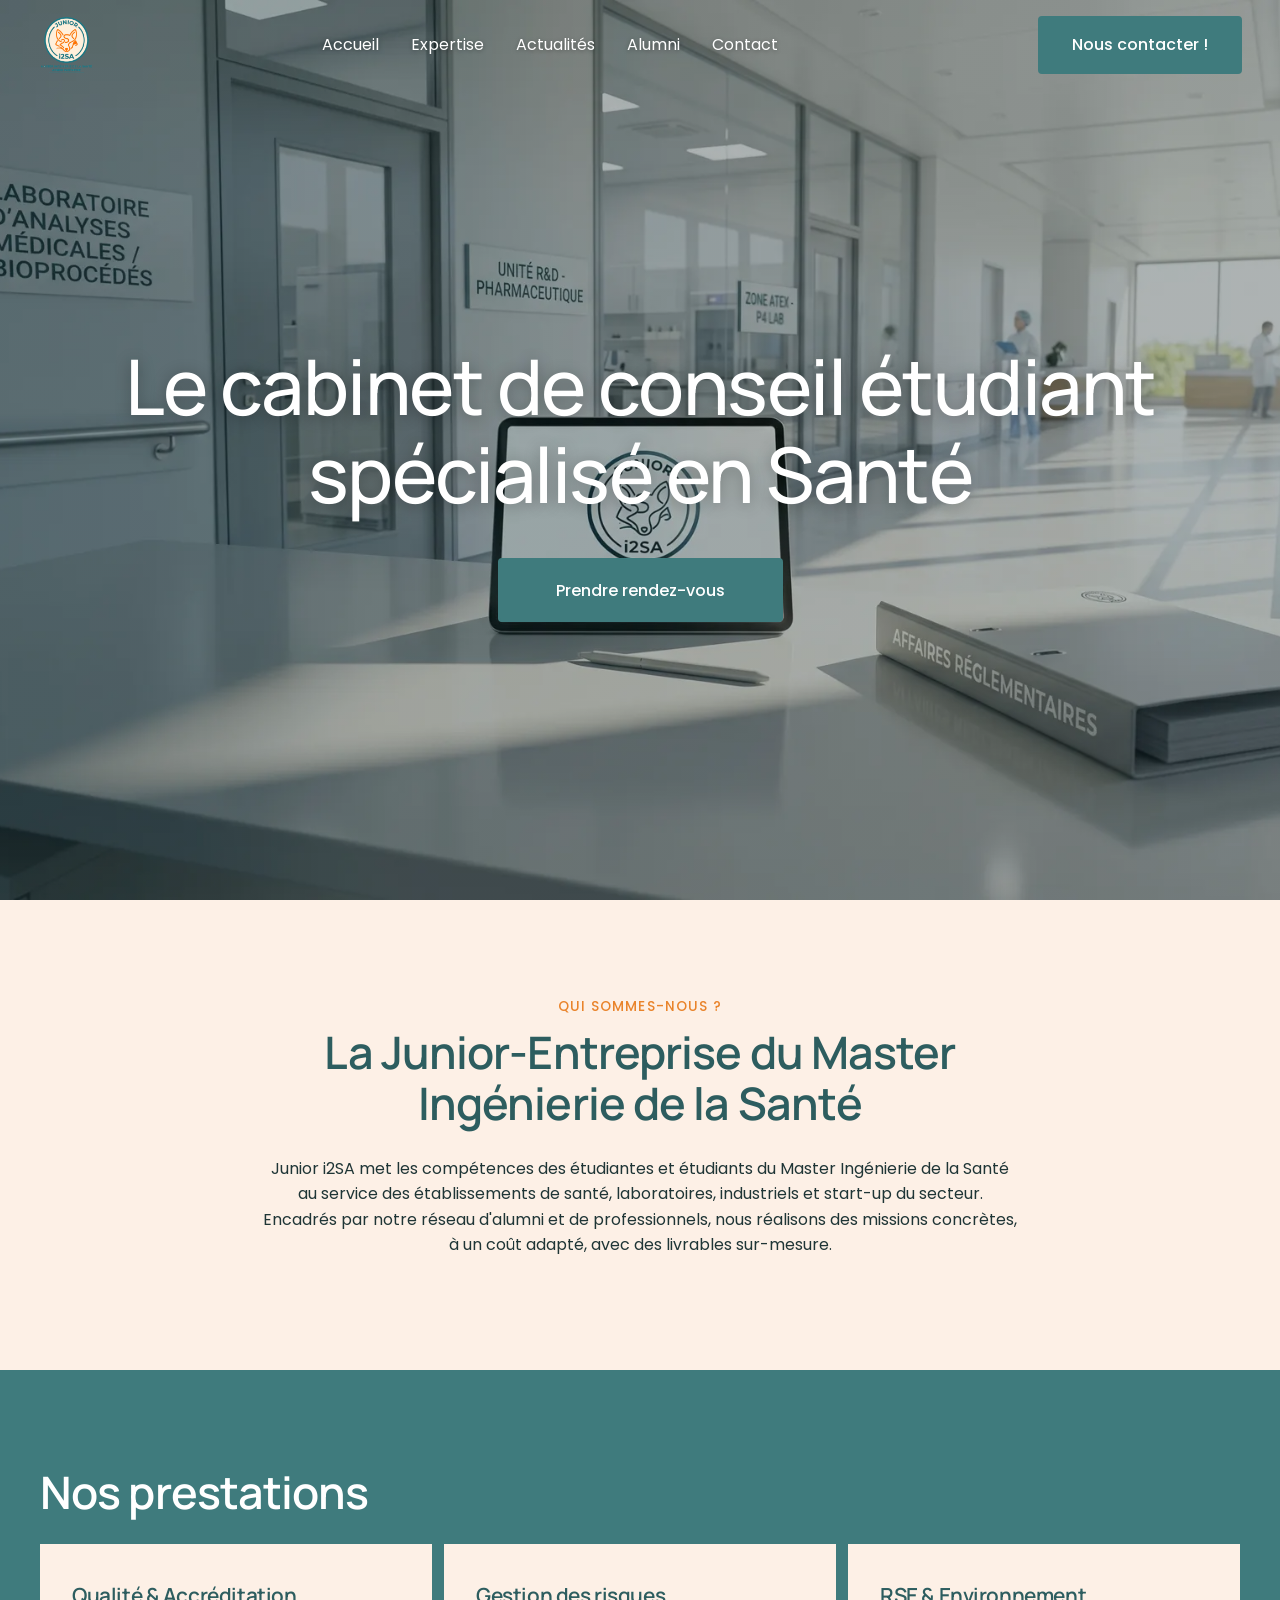
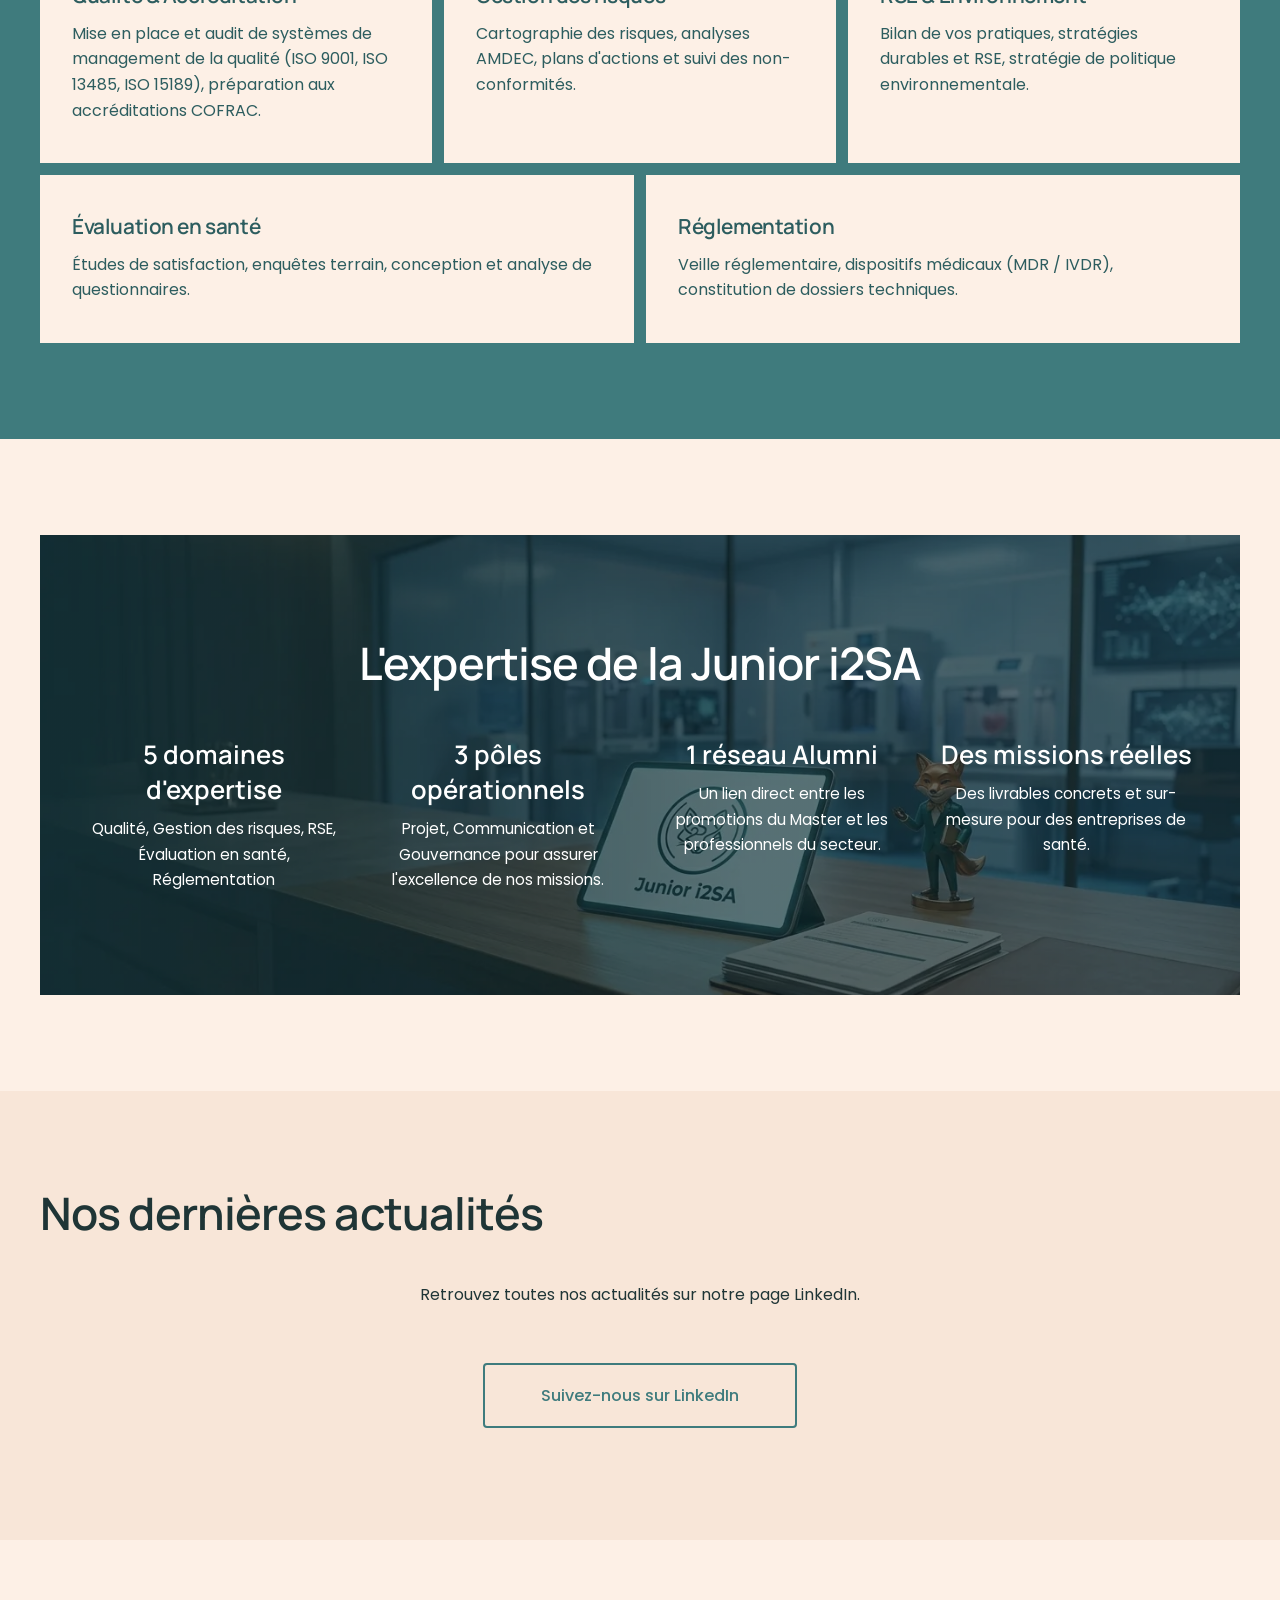
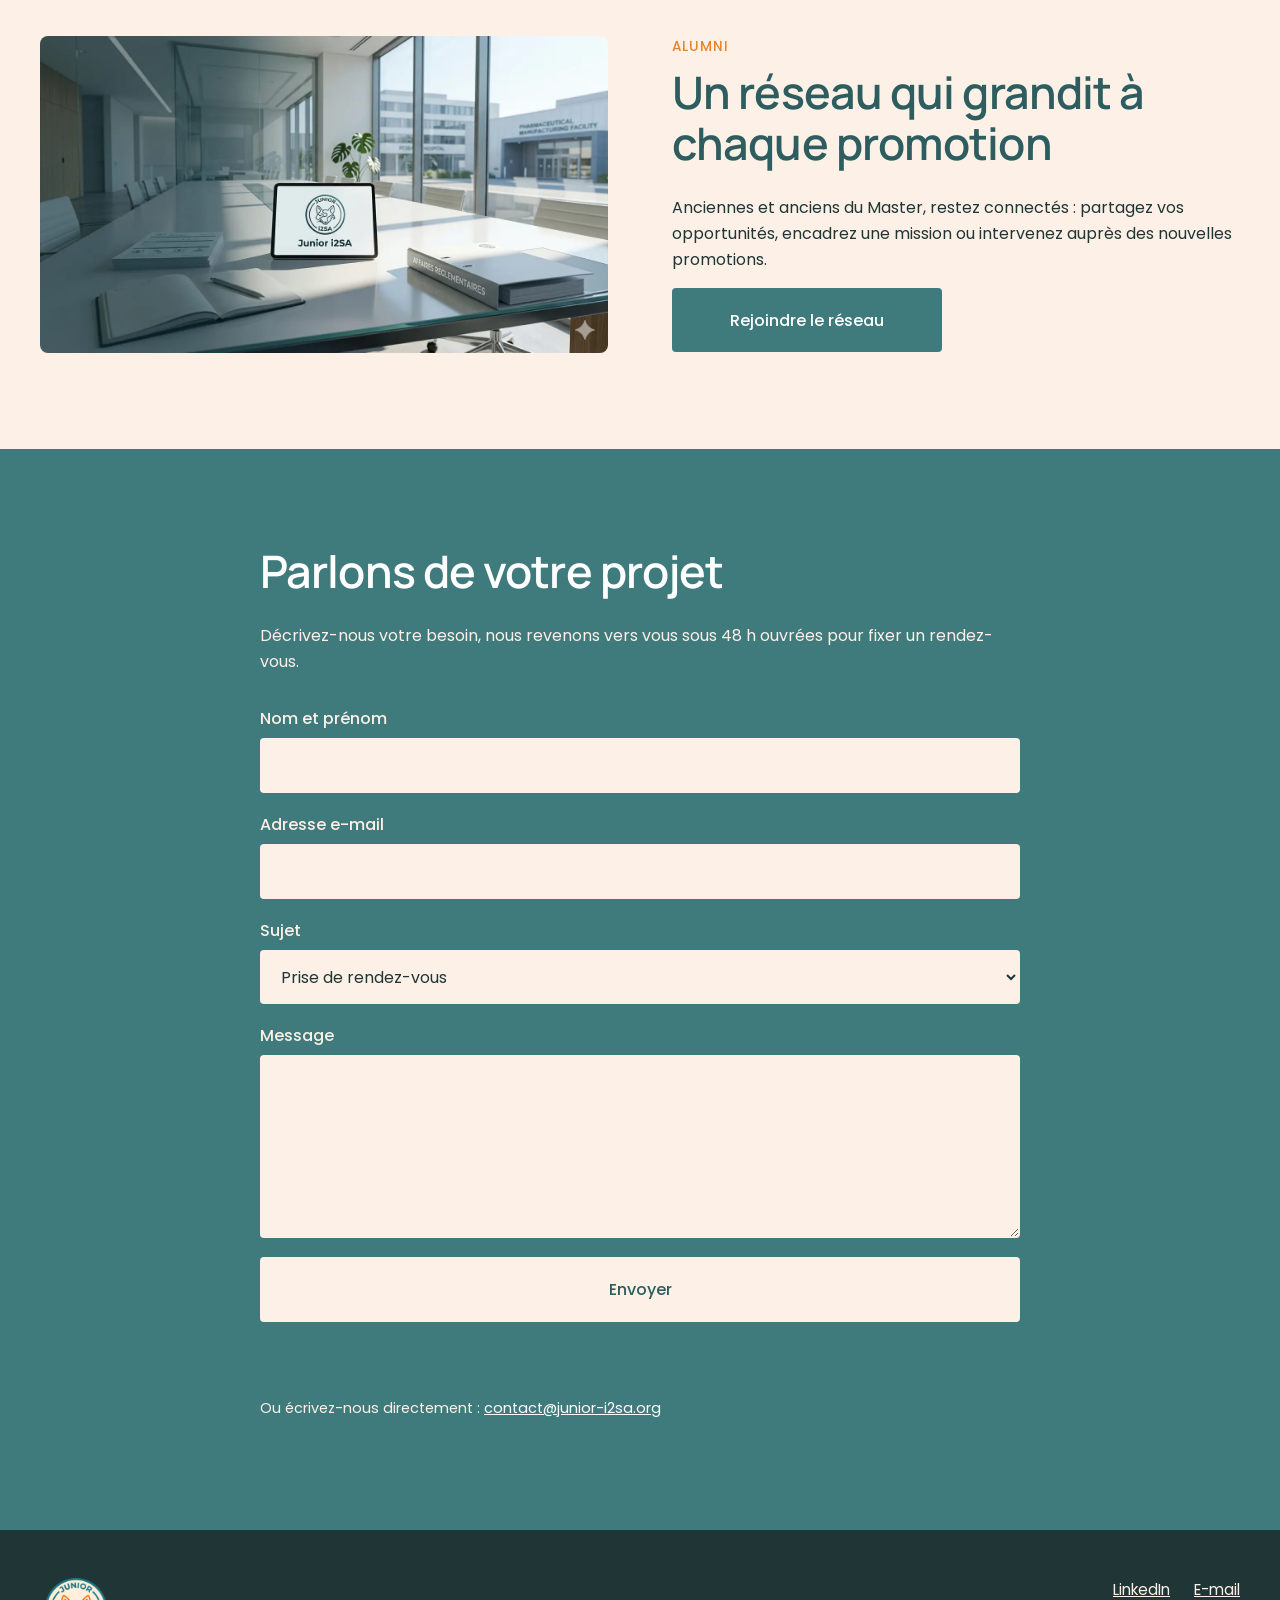
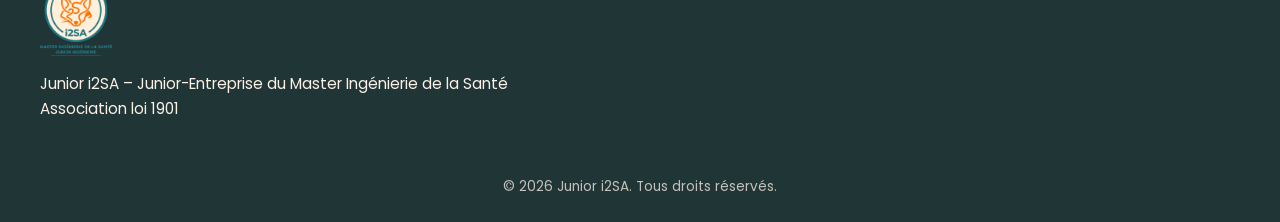
==== index.html @ cefa2a66 "Site statique Junior i2SA pour GitHub Pages - Page unique (accueil, prestations, expertise, actualit" ====
<!doctype html>
<html lang="fr">
<head>
  <meta charset="utf-8">
  <meta name="viewport" content="width=device-width, initial-scale=1">
  <title>Junior i2SA – Cabinet de conseil étudiant spécialisé en Santé</title>
  <meta name="description" content="Junior i2SA, la Junior-Entreprise du Master Ingénierie de la Santé : missions de conseil en qualité, gestion des risques, RSE, évaluation en santé et réglementation.">
  <link rel="canonical" href="https://www.junior-i2sa.org/">

  <!-- Partage sur les réseaux sociaux -->
  <meta property="og:type" content="website">
  <meta property="og:title" content="Junior i2SA – Cabinet de conseil étudiant spécialisé en Santé">
  <meta property="og:description" content="Des missions réelles et des livrables sur-mesure pour les entreprises de santé.">
  <meta property="og:image" content="https://www.junior-i2sa.org/assets/img/og-image.jpg">
  <meta property="og:url" content="https://www.junior-i2sa.org/">
  <meta name="twitter:card" content="summary_large_image">

  <link rel="icon" href="./favicon.ico">
  <link rel="apple-touch-icon" href="./assets/img/apple-touch-icon.png">
  <link rel="preconnect" href="https://fonts.googleapis.com">
  <link rel="preconnect" href="https://fonts.gstatic.com" crossorigin>
  <link href="https://fonts.googleapis.com/css2?family=Manrope:wght@500;600;700&family=Poppins:wght@400;500&display=swap" rel="stylesheet">
  <link rel="stylesheet" href="./assets/css/style.css">
</head>
<body>
  <a class="skip-link" href="#main">Aller au contenu</a>

  <!-- ============ EN-TÊTE / NAVIGATION ============ -->
  <header class="site-header" id="top">
    <a class="brand" href="#top" aria-label="Junior i2SA – accueil">
      <img src="./assets/img/logo.png" alt="" width="56" height="56">
    </a>
    <button class="nav-toggle" aria-expanded="false" aria-controls="nav" aria-label="Ouvrir le menu">
      <span></span><span></span><span></span>
    </button>
    <nav id="nav" class="site-nav" aria-label="Navigation principale">
      <ul>
        <li><a href="#top">Accueil</a></li>
        <li><a href="#expertise">Expertise</a></li>
        <li><a href="#actualites">Actualités</a></li>
        <li><a href="#alumni">Alumni</a></li>
        <li><a href="#contact">Contact</a></li>
      </ul>
      <a class="btn btn--header" href="#contact">Nous contacter !</a>
    </nav>
  </header>

  <main id="main">
    <!-- ============ HERO ============ -->
    <section class="hero" aria-labelledby="hero-title">
      <h1 id="hero-title">Le cabinet de conseil étudiant spécialisé en Santé</h1>
      <a class="btn" href="#contact" data-subject="Prise de rendez-vous">Prendre rendez-vous</a>
    </section>

    <!-- ============ À PROPOS ============ -->
    <section class="section intro" id="a-propos" aria-labelledby="about-title">
      <div class="container narrow">
        <p class="eyebrow">Qui sommes-nous ?</p>
        <h2 id="about-title">La Junior-Entreprise du Master Ingénierie de la Santé</h2>
        <p>
          Junior i2SA met les compétences des étudiantes et étudiants du Master Ingénierie de la Santé
          au service des établissements de santé, laboratoires, industriels et start-up du secteur.
          Encadrés par notre réseau d'alumni et de professionnels, nous réalisons des missions concrètes,
          à un coût adapté, avec des livrables sur-mesure.
        </p>
      </div>
    </section>

    <!-- ============ SERVICES ============
         Pour ajouter / modifier un service : copiez un bloc <article class="card"> ... </article> -->
    <section class="section section--teal" id="services" aria-labelledby="services-title">
      <div class="container">
        <h2 id="services-title">Nos prestations</h2>
        <div class="cards">
          <article class="card">
            <h3>Qualité &amp; Accréditation</h3>
            <p>Mise en place et audit de systèmes de management de la qualité (ISO 9001, ISO 13485, ISO 15189), préparation aux accréditations COFRAC.</p>
          </article>
          <article class="card">
            <h3>Gestion des risques</h3>
            <p>Cartographie des risques, analyses AMDEC, plans d'actions et suivi des non-conformités.</p>
          </article>
          <article class="card">
            <h3>RSE &amp; Environnement</h3>
            <p>Bilan de vos pratiques, stratégies durables et RSE, stratégie de politique environnementale.</p>
          </article>
          <article class="card">
            <h3>Évaluation en santé</h3>
            <p>Études de satisfaction, enquêtes terrain, conception et analyse de questionnaires.</p>
          </article>
          <article class="card">
            <h3>Réglementation</h3>
            <p>Veille réglementaire, dispositifs médicaux (MDR / IVDR), constitution de dossiers techniques.</p>
          </article>
        </div>
      </div>
    </section>

    <!-- ============ EXPERTISE / CHIFFRES CLÉS ============ -->
    <section class="section" id="expertise" aria-labelledby="expertise-title">
      <div class="container">
        <div class="banner">
          <h2 id="expertise-title">L'expertise de la Junior i2SA</h2>
          <ul class="stats">
            <li><strong>5 domaines d'expertise</strong><span>Qualité, Gestion des risques, RSE, Évaluation en santé, Réglementation</span></li>
            <li><strong>3 pôles opérationnels</strong><span>Projet, Communication et Gouvernance pour assurer l'excellence de nos missions.</span></li>
            <li><strong>1 réseau Alumni</strong><span>Un lien direct entre les promotions du Master et les professionnels du secteur.</span></li>
            <li><strong>Des missions réelles</strong><span>Des livrables concrets et sur-mesure pour des entreprises de santé.</span></li>
          </ul>
        </div>
      </div>
    </section>

    <!-- ============ ACTUALITÉS LINKEDIN ============
         Rempli automatiquement depuis data/linkedin.json (voir README). -->
    <section class="section section--soft" id="actualites" aria-labelledby="news-title">
      <div class="container">
        <h2 id="news-title">Nos dernières actualités</h2>
        <div class="posts" id="linkedin-posts" aria-live="polite"></div>
        <p class="center">
          <a class="btn btn--outline" href="https://www.linkedin.com/company/junior-i2sa/" target="_blank" rel="noopener">Suivez-nous sur LinkedIn</a>
        </p>
      </div>
    </section>

    <!-- ============ ALUMNI ============ -->
    <section class="section split" id="alumni" aria-labelledby="alumni-title">
      <div class="container split__inner">
        <img src="./assets/img/bureau-salle.webp" alt="Salle de réunion avec une tablette affichant le logo Junior i2SA" loading="lazy" width="1376" height="768">
        <div>
          <p class="eyebrow">Alumni</p>
          <h2 id="alumni-title">Un réseau qui grandit à chaque promotion</h2>
          <p>Anciennes et anciens du Master, restez connectés : partagez vos opportunités, encadrez une mission ou intervenez auprès des nouvelles promotions.</p>
          <a class="btn" href="#contact" data-subject="Alumni">Rejoindre le réseau</a>
        </div>
      </div>
    </section>

    <!-- ============ CONTACT ============ -->
    <section class="section section--teal" id="contact" aria-labelledby="contact-title">
      <div class="container narrow">
        <h2 id="contact-title">Parlons de votre projet</h2>
        <p>Décrivez-nous votre besoin, nous revenons vers vous sous 48 h ouvrées pour fixer un rendez-vous.</p>

        <form id="contact-form" class="form" novalidate>
          <div class="field">
            <label for="name">Nom et prénom</label>
            <input id="name" name="name" autocomplete="name" required>
          </div>
          <div class="field">
            <label for="email">Adresse e-mail</label>
            <input id="email" name="email" type="email" autocomplete="email" required>
          </div>
          <div class="field">
            <label for="subject">Sujet</label>
            <select id="subject" name="subject" required>
              <option>Prise de rendez-vous</option>
              <option>Demande de devis</option>
              <option>Partenariat</option>
              <option>Alumni</option>
              <option>Autre</option>
            </select>
          </div>
          <div class="field">
            <label for="message">Message</label>
            <textarea id="message" name="message" rows="6" required></textarea>
          </div>
          <!-- Piège anti-spam : invisible pour les humains -->
          <div class="hp" aria-hidden="true">
            <label for="website">Ne pas remplir</label>
            <input id="website" name="website" tabindex="-1" autocomplete="off">
          </div>
          <button class="btn btn--light" type="submit">Envoyer</button>
          <p class="form-status" id="form-status" role="status"></p>
        </form>
        <p class="small">Ou écrivez-nous directement : <a href="mailto:contact@junior-i2sa.org">contact@junior-i2sa.org</a></p>
      </div>
    </section>
  </main>

  <!-- ============ PIED DE PAGE ============ -->
  <footer class="site-footer">
    <div class="container footer__inner">
      <div>
        <img src="./assets/img/logo.png" alt="Logo Junior i2SA" width="72" height="72" loading="lazy">
        <p>Junior i2SA – Junior-Entreprise du Master Ingénierie de la Santé<br>
           Association loi 1901 <!-- TODO : ajouter le n° RNA / SIRET --></p>
      </div>
      <ul class="social" aria-label="Réseaux sociaux">
        <li><a href="https://www.linkedin.com/company/junior-i2sa/" target="_blank" rel="noopener">LinkedIn</a></li>
        <li><a href="mailto:contact@junior-i2sa.org">E-mail</a></li>
      </ul>
    </div>
    <p class="copyright">© <span id="year"></span> Junior i2SA. Tous droits réservés.</p>
  </footer>

  <script src="./assets/js/script.js"></script>
</body>
</html>
---- assets/css/style.css ----
/* ==========================================================
   Junior i2SA – feuille de style
   Pour changer les couleurs du site, modifiez uniquement :root
   ========================================================== */
:root {
  --teal: #3f7b7d;        /* couleur principale */
  --teal-dark: #2d5d5f;
  --cream: #fdf0e6;       /* fond crème */
  --orange: #e9832a;      /* accent (renard du logo) */
  --ink: #1f3536;         /* texte */
  --white: #ffffff;
  --radius: 4px;
  --max: 1200px;
  --font-title: "Manrope", system-ui, sans-serif;
  --font-body: "Poppins", system-ui, sans-serif;
}

*, *::before, *::after { box-sizing: border-box; }
html { scroll-behavior: smooth; scroll-padding-top: 90px; }
body { margin: 0; font-family: var(--font-body); color: var(--ink); background: var(--cream); line-height: 1.6; }
img { max-width: 100%; height: auto; display: block; }
a { color: inherit; }
h1, h2, h3 { font-family: var(--font-title); line-height: 1.15; letter-spacing: -0.02em; margin: 0 0 .6em; }
h2 { font-size: clamp(1.8rem, 4vw, 2.8rem); font-weight: 600; }
h3 { font-size: 1.3rem; font-weight: 600; }
:focus-visible { outline: 3px solid var(--orange); outline-offset: 3px; }

.skip-link { position: absolute; left: -999px; top: 0; background: var(--white); padding: .6rem 1rem; z-index: 100; }
.skip-link:focus { left: 1rem; }
.container { width: min(100% - 32px, var(--max)); margin-inline: auto; }
.narrow { max-width: 760px; }
.center { text-align: center; }
.small { font-size: .9rem; }
.eyebrow { color: var(--orange); font-weight: 500; text-transform: uppercase; letter-spacing: .08em; font-size: .85rem; margin: 0 0 .5rem; }

/* ---------- Boutons ---------- */
.btn { display: inline-block; background: var(--teal); color: var(--white); text-decoration: none; padding: 1.1rem 3.5rem; border: 2px solid var(--teal); border-radius: var(--radius); font: 500 1rem var(--font-body); cursor: pointer; transition: background .2s, color .2s; }
.btn:hover { background: var(--teal-dark); border-color: var(--teal-dark); }
.btn--header { padding: .9rem 2rem; }
.btn--outline { background: transparent; color: var(--teal); }
.btn--outline:hover { color: var(--white); }
.btn--light { background: var(--cream); color: var(--teal-dark); border-color: var(--cream); }
.btn--light:hover { background: var(--white); color: var(--teal-dark); border-color: var(--white); }
.btn[disabled] { opacity: .6; cursor: wait; }

/* ---------- En-tête ---------- */
.site-header { position: fixed; inset: 0 0 auto; z-index: 50; display: flex; align-items: center; justify-content: space-between; padding: 1rem clamp(16px, 3vw, 56px); transition: background .3s, box-shadow .3s; }
.site-header.scrolled { background: rgba(31, 53, 54, .92); backdrop-filter: blur(6px); box-shadow: 0 2px 12px rgba(0,0,0,.15); }
.brand img { width: 56px; height: 56px; object-fit: contain; }
.site-nav { display: flex; align-items: center; gap: 2rem; flex: 1; justify-content: flex-end; }
.site-nav ul { list-style: none; display: flex; gap: 2rem; margin: 0 auto; padding: 0; }
.site-nav ul a { color: var(--white); text-decoration: none; text-shadow: 0 1px 4px rgba(0,0,0,.35); }
.site-nav ul a:hover { text-decoration: underline; text-underline-offset: 6px; }
.nav-toggle { display: none; background: none; border: 0; padding: .5rem; cursor: pointer; }
.nav-toggle span { display: block; width: 26px; height: 2px; background: var(--white); margin: 6px 0; }

@media (max-width: 860px) {
  .nav-toggle { display: block; }
  .site-nav { position: fixed; inset: 0 0 0 auto; width: min(80vw, 320px); background: var(--teal-dark); flex-direction: column; align-items: flex-start; justify-content: flex-start; padding: 6rem 2rem 2rem; transform: translateX(100%); transition: transform .3s; }
  .site-nav.open { transform: none; }
  .site-nav ul { flex-direction: column; margin: 0; gap: 1.2rem; font-size: 1.15rem; }
  .nav-toggle { position: relative; z-index: 60; }
}

/* ---------- Hero ---------- */
.hero { min-height: min(100svh, 960px); display: flex; flex-direction: column; align-items: center; justify-content: center; gap: 2.5rem; text-align: center; color: var(--white); padding: 8rem 16px 4rem;
  background: linear-gradient(rgba(20, 35, 36, .35), rgba(20, 35, 36, .35)), url("../img/hero.webp") center / cover no-repeat; }
.hero h1 { font-size: clamp(2.2rem, 6vw, 5rem); font-weight: 500; max-width: 22ch; text-shadow: 0 2px 16px rgba(0,0,0,.3); margin: 0; }

/* ---------- Sections ---------- */
.section { padding: clamp(3.5rem, 8vw, 6rem) 0; }
.section--teal { background: var(--teal); color: var(--cream); }
.section--teal h2 { color: var(--white); }
.section--soft { background: #f8e6d8; }
.intro { text-align: center; }
.intro h2 { color: var(--teal-dark); }

.cards { display: flex; flex-wrap: wrap; gap: 12px; }
.cards > * { flex: 1 1 300px; }
.card { background: var(--cream); color: var(--teal-dark); padding: 2.5rem 2rem; }
.card p { margin: 0; }

.banner { position: relative; color: var(--white); text-align: center; padding: clamp(3rem, 8vw, 8rem) clamp(1rem, 4vw, 3rem);
  background: linear-gradient(rgba(15, 40, 45, .65), rgba(15, 40, 45, .65)), url("../img/expertise.webp") center / cover; }
.banner h2 { margin-bottom: 3rem; }
.stats { list-style: none; padding: 0; margin: 0; display: grid; grid-template-columns: repeat(auto-fit, minmax(220px, 1fr)); gap: 2rem; }
.stats strong { display: block; font: 600 1.6rem var(--font-title); margin-bottom: .6rem; }
.stats span { font-size: .95rem; }

/* ---------- Actualités LinkedIn ---------- */
.posts { display: grid; grid-template-columns: repeat(auto-fill, minmax(280px, 1fr)); gap: 1.5rem; margin-bottom: 2.5rem; }
.post { background: var(--white); border-radius: 8px; overflow: hidden; display: flex; flex-direction: column; box-shadow: 0 2px 10px rgba(31,53,54,.08); text-decoration: none; transition: transform .2s; }
.post:hover { transform: translateY(-3px); }
.post img { aspect-ratio: 16/9; object-fit: cover; width: 100%; }
.post__body { padding: 1.25rem 1.5rem 1.5rem; display: flex; flex-direction: column; gap: .6rem; flex: 1; }
.post time { color: var(--teal); font-size: .85rem; font-weight: 500; }
.post p { margin: 0; display: -webkit-box; -webkit-line-clamp: 5; -webkit-box-orient: vertical; overflow: hidden; }
.post__more { margin-top: auto; color: var(--teal-dark); font-weight: 500; }
.posts__empty { grid-column: 1 / -1; text-align: center; }

/* ---------- Alumni ---------- */
.split__inner { display: grid; grid-template-columns: 1fr 1fr; gap: clamp(2rem, 5vw, 4rem); align-items: center; }
.split img { border-radius: 8px; }
.split h2 { color: var(--teal-dark); }
@media (max-width: 760px) { .split__inner { grid-template-columns: 1fr; } }

/* ---------- Formulaire ---------- */
.form { display: grid; gap: 1.2rem; margin: 2rem 0; }
.field { display: grid; gap: .4rem; }
.field label { font-weight: 500; }
.field input, .field select, .field textarea { font: inherit; padding: .85rem 1rem; border: 1px solid transparent; border-radius: var(--radius); background: var(--cream); color: var(--ink); width: 100%; }
.field :focus-visible { outline-color: var(--orange); }
.hp { position: absolute; left: -9999px; width: 1px; height: 1px; overflow: hidden; }
.form-status { min-height: 1.5em; margin: 0; font-weight: 500; }
.form-status.ok { color: #fff; }
.form-status.err { color: #ffd9b8; }
.section--teal a { color: var(--white); }

/* ---------- Pied de page ---------- */
.site-footer { background: var(--ink); color: var(--cream); padding: 3rem 0 1.5rem; font-size: .95rem; }
.footer__inner { display: flex; flex-wrap: wrap; justify-content: space-between; gap: 2rem; align-items: flex-start; }
.footer__inner img { margin-bottom: 1rem; }
.social { list-style: none; padding: 0; margin: 0; display: flex; gap: 1.5rem; }
.copyright { text-align: center; opacity: .75; margin: 2.5rem 0 0; font-size: .85rem; }

@media (prefers-reduced-motion: reduce) { html { scroll-behavior: auto; } * { transition: none !important; } }
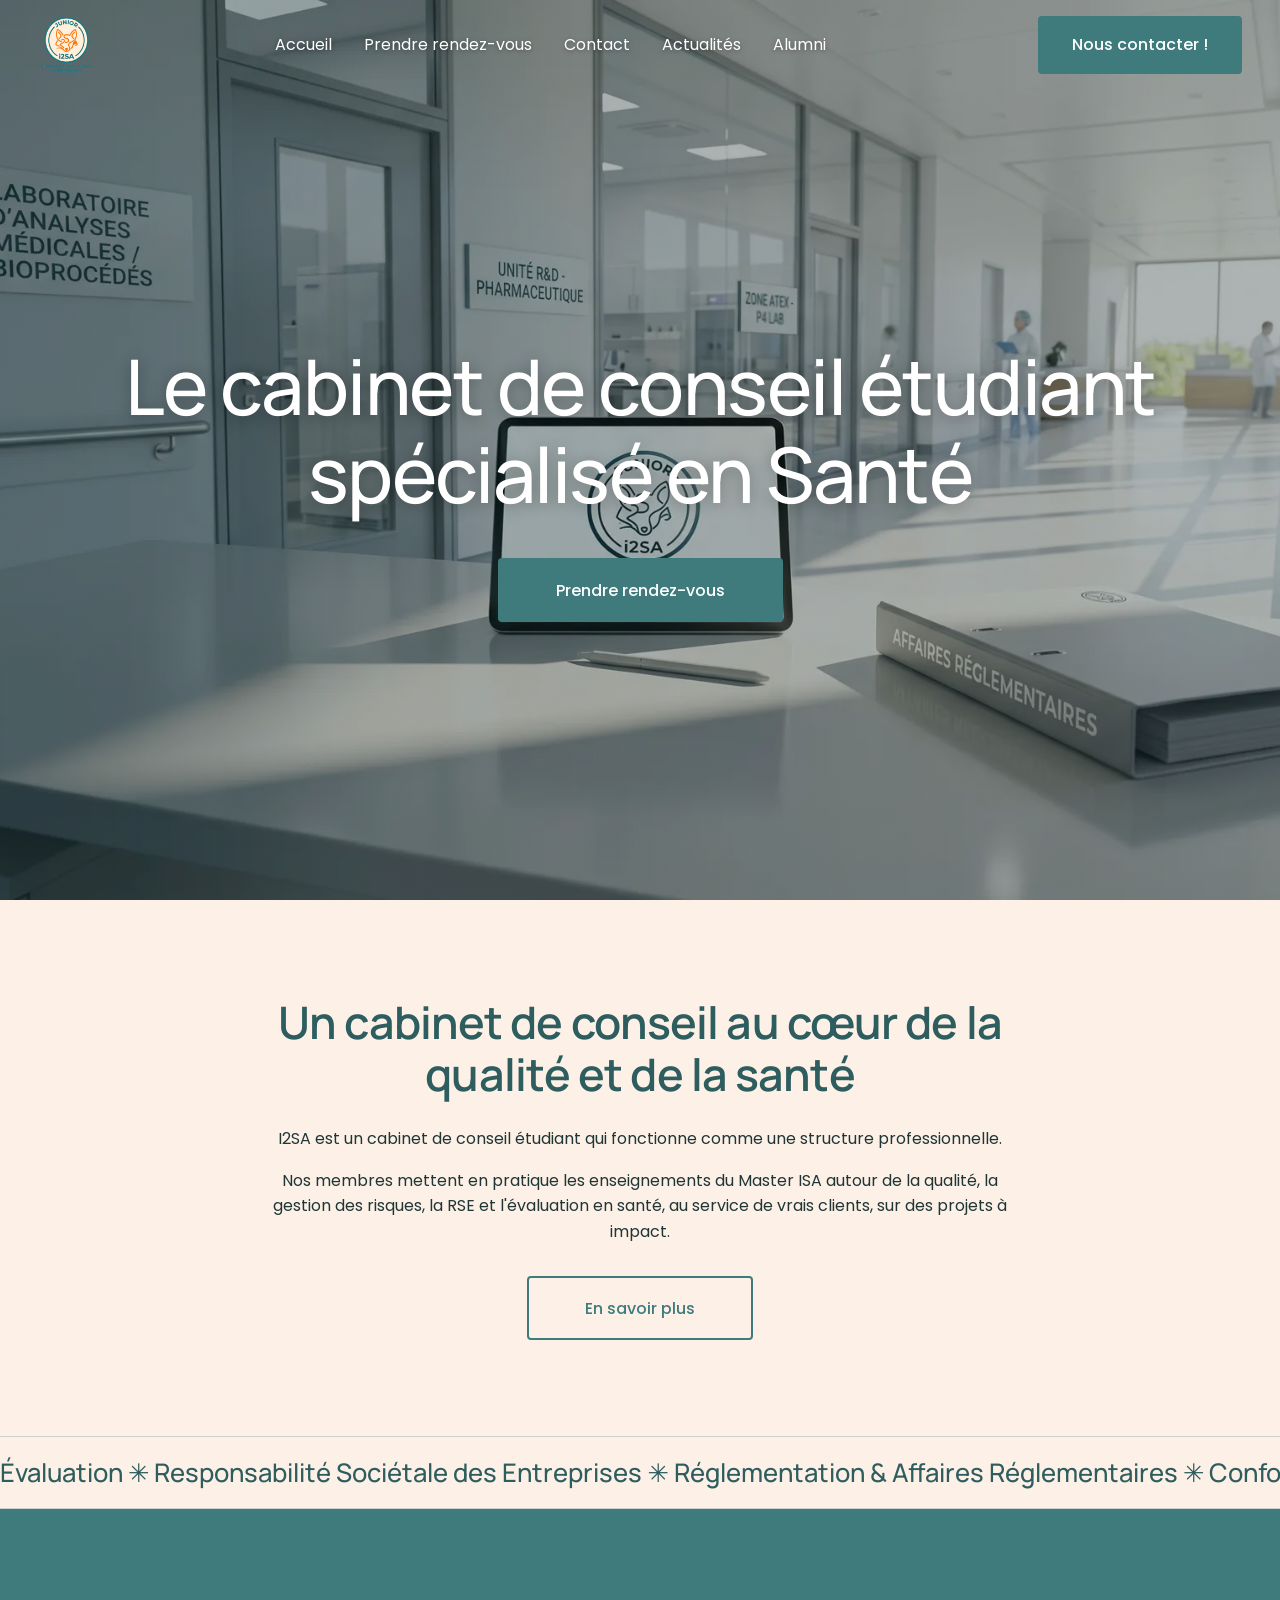
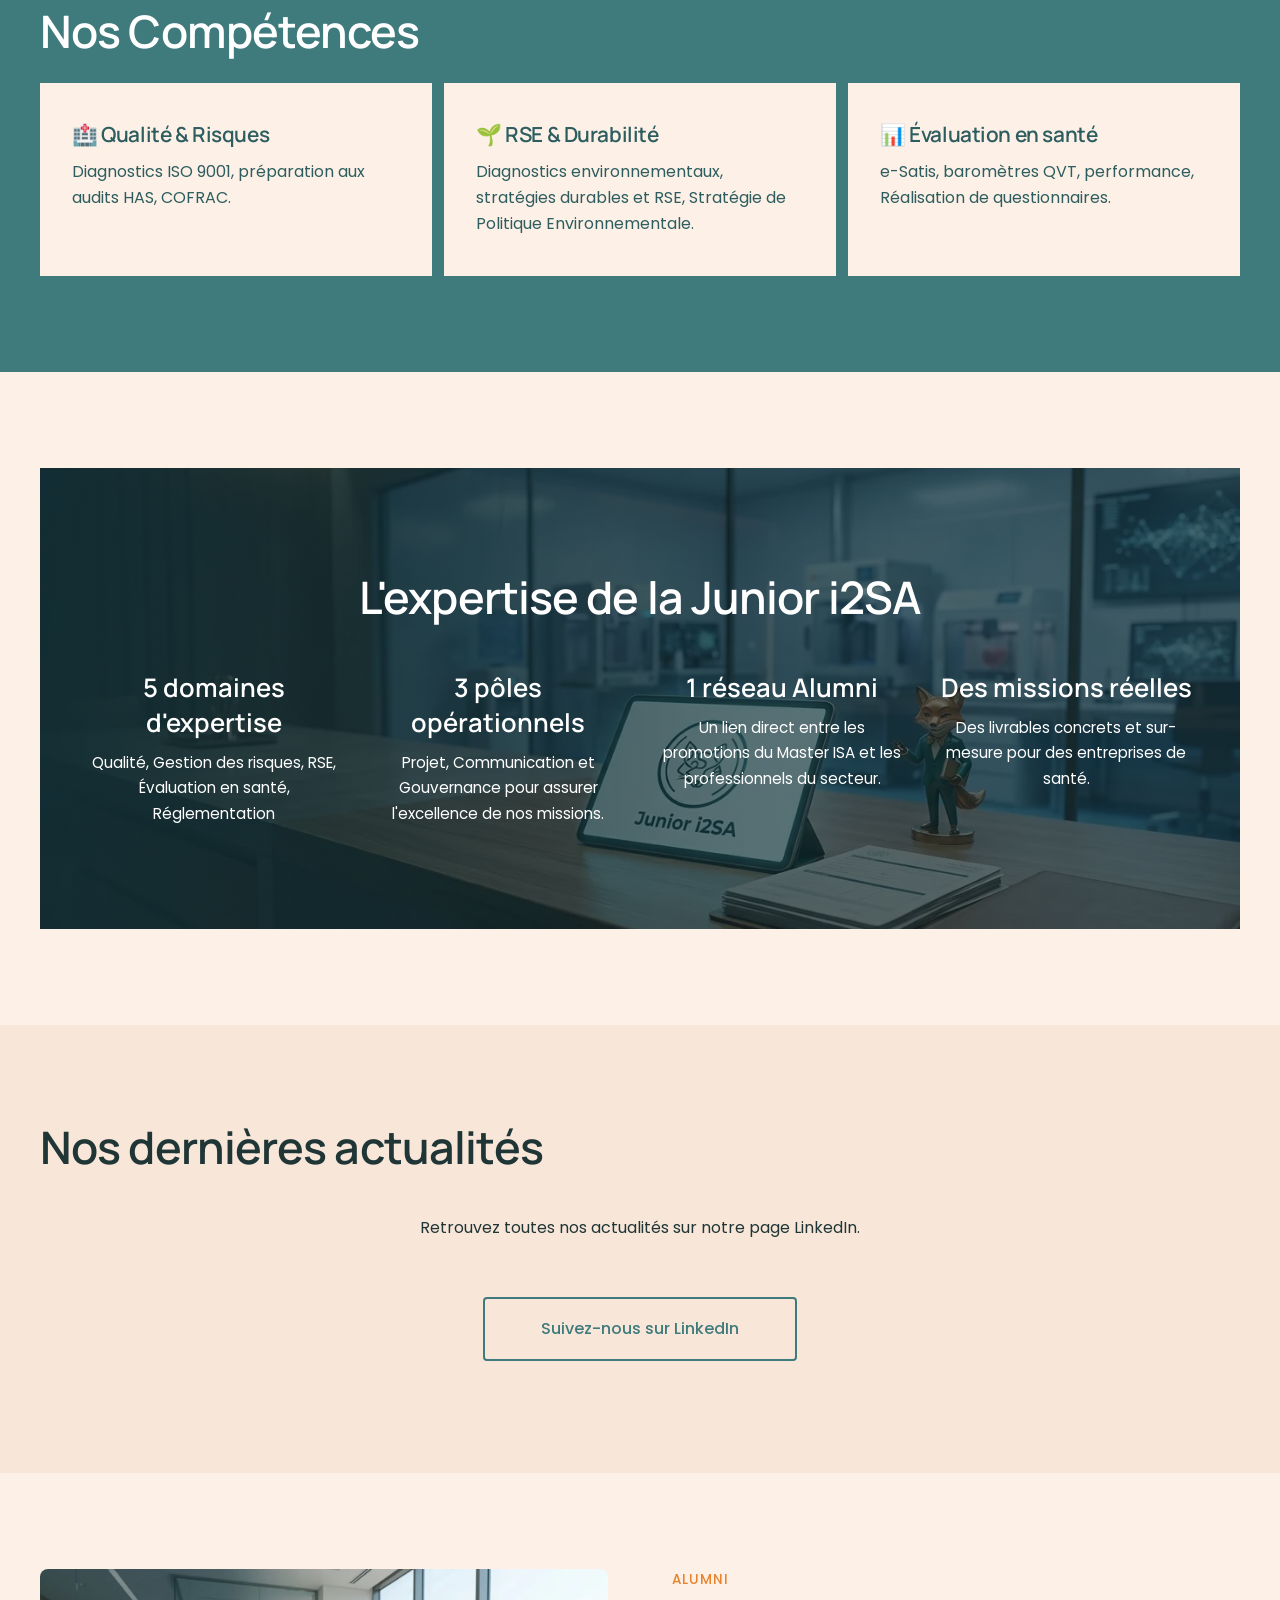
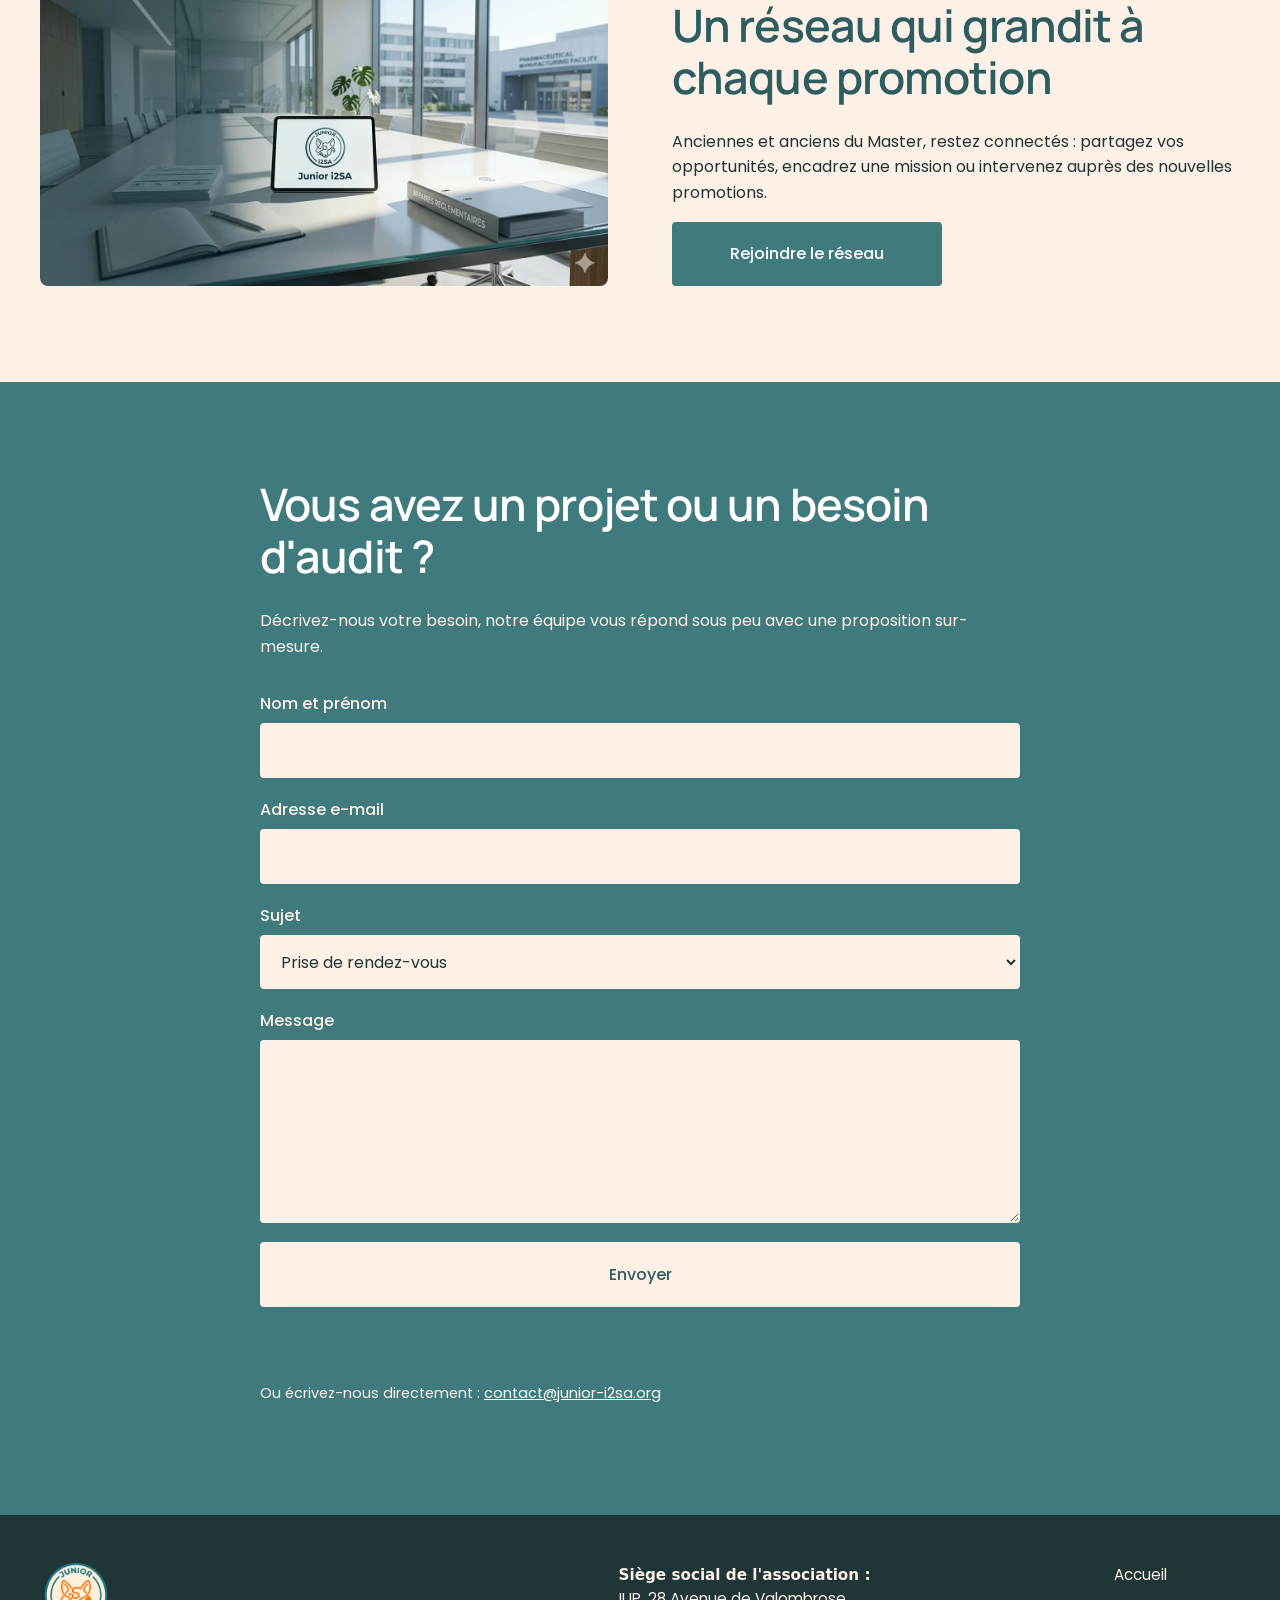
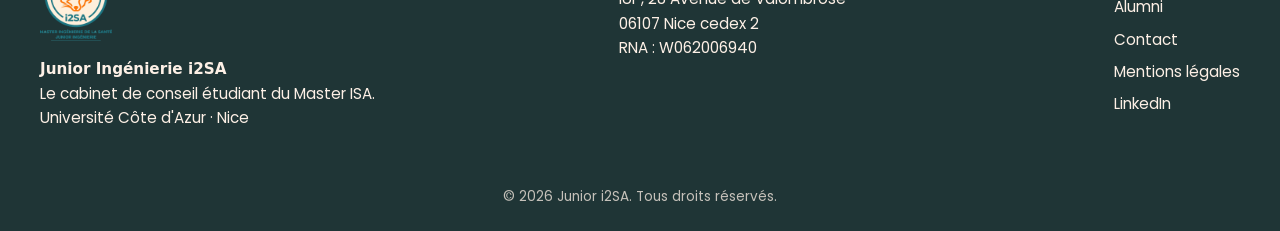
==== commit 37d60995: "Reprise des textes du site Squarespace, page mentions légales - Lien LinkedIn corrigé (juniori2sa) -" ====
--- a/index.html
+++ b/index.html
@@ -4,7 +4,7 @@
   <meta charset="utf-8">
   <meta name="viewport" content="width=device-width, initial-scale=1">
   <title>Junior i2SA – Cabinet de conseil étudiant spécialisé en Santé</title>
-  <meta name="description" content="Junior i2SA, la Junior-Entreprise du Master Ingénierie de la Santé : missions de conseil en qualité, gestion des risques, RSE, évaluation en santé et réglementation.">
+  <meta name="description" content="Junior i2SA, le cabinet de conseil étudiant du Master ISA (Université Côte d'Azur, Nice) : missions de conseil en qualité, gestion des risques, RSE, évaluation en santé et réglementation.">
   <link rel="canonical" href="https://www.junior-i2sa.org/">
 
   <!-- Partage sur les réseaux sociaux -->
@@ -36,10 +36,10 @@
     <nav id="nav" class="site-nav" aria-label="Navigation principale">
       <ul>
         <li><a href="#top">Accueil</a></li>
-        <li><a href="#expertise">Expertise</a></li>
+        <li><a href="#contact" data-subject="Prise de rendez-vous">Prendre rendez-vous</a></li>
+        <li><a href="#contact">Contact</a></li>
         <li><a href="#actualites">Actualités</a></li>
         <li><a href="#alumni">Alumni</a></li>
-        <li><a href="#contact">Contact</a></li>
       </ul>
       <a class="btn btn--header" href="#contact">Nous contacter !</a>
     </nav>
@@ -55,42 +55,44 @@
     <!-- ============ À PROPOS ============ -->
     <section class="section intro" id="a-propos" aria-labelledby="about-title">
       <div class="container narrow">
-        <p class="eyebrow">Qui sommes-nous ?</p>
-        <h2 id="about-title">La Junior-Entreprise du Master Ingénierie de la Santé</h2>
+        <h2 id="about-title">Un cabinet de conseil au cœur de la qualité et de la santé</h2>
         <p>
-          Junior i2SA met les compétences des étudiantes et étudiants du Master Ingénierie de la Santé
-          au service des établissements de santé, laboratoires, industriels et start-up du secteur.
-          Encadrés par notre réseau d'alumni et de professionnels, nous réalisons des missions concrètes,
-          à un coût adapté, avec des livrables sur-mesure.
+          I2SA est un cabinet de conseil étudiant qui fonctionne comme une structure professionnelle.
         </p>
-      </div>
-    </section>
-
-    <!-- ============ SERVICES ============
-         Pour ajouter / modifier un service : copiez un bloc <article class="card"> ... </article> -->
+        <p>
+          Nos membres mettent en pratique les enseignements du Master ISA autour de la qualité,
+          la gestion des risques, la RSE et l'évaluation en santé, au service de vrais clients,
+          sur des projets à impact.
+        </p>
+        <a class="btn btn--outline" href="#expertise">En savoir plus</a>
+      </div>
+    </section>
+
+    <!-- Bandeau défilant : modifiez les mots ci-dessous (le 2e bloc doit être identique au 1er) -->
+    <div class="marquee" aria-hidden="true">
+      <div class="marquee__track">
+        <span>Évaluation ✳︎ Responsabilité Sociétale des Entreprises ✳︎ Réglementation &amp; Affaires Réglementaires ✳︎ Conformité ✳︎ Management par la Qualité ✳︎&nbsp;</span>
+        <span>Évaluation ✳︎ Responsabilité Sociétale des Entreprises ✳︎ Réglementation &amp; Affaires Réglementaires ✳︎ Conformité ✳︎ Management par la Qualité ✳︎&nbsp;</span>
+      </div>
+    </div>
+
+    <!-- ============ COMPÉTENCES ============
+         Pour ajouter / modifier une compétence : copiez un bloc <article class="card"> ... </article> -->
     <section class="section section--teal" id="services" aria-labelledby="services-title">
       <div class="container">
-        <h2 id="services-title">Nos prestations</h2>
+        <h2 id="services-title">Nos Compétences</h2>
         <div class="cards">
           <article class="card">
-            <h3>Qualité &amp; Accréditation</h3>
-            <p>Mise en place et audit de systèmes de management de la qualité (ISO 9001, ISO 13485, ISO 15189), préparation aux accréditations COFRAC.</p>
+            <h3>🏥 Qualité &amp; Risques</h3>
+            <p>Diagnostics ISO 9001, préparation aux audits HAS, COFRAC.</p>
           </article>
           <article class="card">
-            <h3>Gestion des risques</h3>
-            <p>Cartographie des risques, analyses AMDEC, plans d'actions et suivi des non-conformités.</p>
+            <h3>🌱 RSE &amp; Durabilité</h3>
+            <p>Diagnostics environnementaux, stratégies durables et RSE, Stratégie de Politique Environnementale.</p>
           </article>
           <article class="card">
-            <h3>RSE &amp; Environnement</h3>
-            <p>Bilan de vos pratiques, stratégies durables et RSE, stratégie de politique environnementale.</p>
-          </article>
-          <article class="card">
-            <h3>Évaluation en santé</h3>
-            <p>Études de satisfaction, enquêtes terrain, conception et analyse de questionnaires.</p>
-          </article>
-          <article class="card">
-            <h3>Réglementation</h3>
-            <p>Veille réglementaire, dispositifs médicaux (MDR / IVDR), constitution de dossiers techniques.</p>
+            <h3>📊 Évaluation en santé</h3>
+            <p>e-Satis, baromètres QVT, performance, Réalisation de questionnaires.</p>
           </article>
         </div>
       </div>
@@ -104,7 +106,7 @@
           <ul class="stats">
             <li><strong>5 domaines d'expertise</strong><span>Qualité, Gestion des risques, RSE, Évaluation en santé, Réglementation</span></li>
             <li><strong>3 pôles opérationnels</strong><span>Projet, Communication et Gouvernance pour assurer l'excellence de nos missions.</span></li>
-            <li><strong>1 réseau Alumni</strong><span>Un lien direct entre les promotions du Master et les professionnels du secteur.</span></li>
+            <li><strong>1 réseau Alumni</strong><span>Un lien direct entre les promotions du Master ISA et les professionnels du secteur.</span></li>
             <li><strong>Des missions réelles</strong><span>Des livrables concrets et sur-mesure pour des entreprises de santé.</span></li>
           </ul>
         </div>
@@ -118,7 +120,7 @@
         <h2 id="news-title">Nos dernières actualités</h2>
         <div class="posts" id="linkedin-posts" aria-live="polite"></div>
         <p class="center">
-          <a class="btn btn--outline" href="https://www.linkedin.com/company/junior-i2sa/" target="_blank" rel="noopener">Suivez-nous sur LinkedIn</a>
+          <a class="btn btn--outline" href="https://www.linkedin.com/company/juniori2sa/" target="_blank" rel="noopener">Suivez-nous sur LinkedIn</a>
         </p>
       </div>
     </section>
@@ -139,8 +141,8 @@
     <!-- ============ CONTACT ============ -->
     <section class="section section--teal" id="contact" aria-labelledby="contact-title">
       <div class="container narrow">
-        <h2 id="contact-title">Parlons de votre projet</h2>
-        <p>Décrivez-nous votre besoin, nous revenons vers vous sous 48 h ouvrées pour fixer un rendez-vous.</p>
+        <h2 id="contact-title">Vous avez un projet ou un besoin d'audit ?</h2>
+        <p>Décrivez-nous votre besoin, notre équipe vous répond sous peu avec une proposition sur-mesure.</p>
 
         <form id="contact-form" class="form" novalidate>
           <div class="field">
@@ -183,12 +185,22 @@
     <div class="container footer__inner">
       <div>
         <img src="./assets/img/logo.png" alt="Logo Junior i2SA" width="72" height="72" loading="lazy">
-        <p>Junior i2SA – Junior-Entreprise du Master Ingénierie de la Santé<br>
-           Association loi 1901 <!-- TODO : ajouter le n° RNA / SIRET --></p>
-      </div>
-      <ul class="social" aria-label="Réseaux sociaux">
-        <li><a href="https://www.linkedin.com/company/junior-i2sa/" target="_blank" rel="noopener">LinkedIn</a></li>
-        <li><a href="mailto:contact@junior-i2sa.org">E-mail</a></li>
+        <p><strong>Junior Ingénierie i2SA</strong><br>
+           Le cabinet de conseil étudiant du Master ISA.<br>
+           Université Côte d'Azur · Nice</p>
+      </div>
+      <address>
+        <strong>Siège social de l'association :</strong><br>
+        IUP, 28 Avenue de Valombrose<br>
+        06107 Nice cedex 2<br>
+        RNA : W062006940
+      </address>
+      <ul class="social" aria-label="Liens">
+        <li><a href="#top">Accueil</a></li>
+        <li><a href="#alumni">Alumni</a></li>
+        <li><a href="#contact">Contact</a></li>
+        <li><a href="./mentions-legales.html">Mentions légales</a></li>
+        <li><a href="https://www.linkedin.com/company/juniori2sa/" target="_blank" rel="noopener">LinkedIn</a></li>
       </ul>
     </div>
     <p class="copyright">© <span id="year"></span> Junior i2SA. Tous droits réservés.</p>
--- a/assets/css/style.css
+++ b/assets/css/style.css
@@ -124,3 +124,21 @@
 .copyright { text-align: center; opacity: .75; margin: 2.5rem 0 0; font-size: .85rem; }
 
 @media (prefers-reduced-motion: reduce) { html { scroll-behavior: auto; } * { transition: none !important; } }
+
+/* ---------- Bandeau défilant ---------- */
+.marquee { overflow: hidden; background: var(--cream); color: var(--teal-dark); border-block: 1px solid rgba(63,123,125,.25); padding: 1.1rem 0; font: 500 clamp(1.1rem, 2.5vw, 1.6rem) var(--font-title); white-space: nowrap; }
+.marquee__track { display: inline-flex; animation: marquee 40s linear infinite; }
+@keyframes marquee { to { transform: translateX(-50%); } }
+@media (prefers-reduced-motion: reduce) { .marquee__track { animation: none; } }
+
+.intro .btn { margin-top: 1rem; }
+.site-footer address { font-style: normal; }
+.site-footer .social { flex-direction: column; gap: .5rem; }
+.site-footer a { text-decoration: none; }
+.site-footer a:hover { text-decoration: underline; }
+
+/* ---------- Page simple (mentions légales) ---------- */
+.page { padding: 8rem 0 4rem; }
+.page h1 { font-size: clamp(2rem, 5vw, 3rem); color: var(--teal-dark); }
+.page h2 { font-size: 1.4rem; margin-top: 2rem; color: var(--teal-dark); }
+.site-header--solid { background: var(--ink); }
